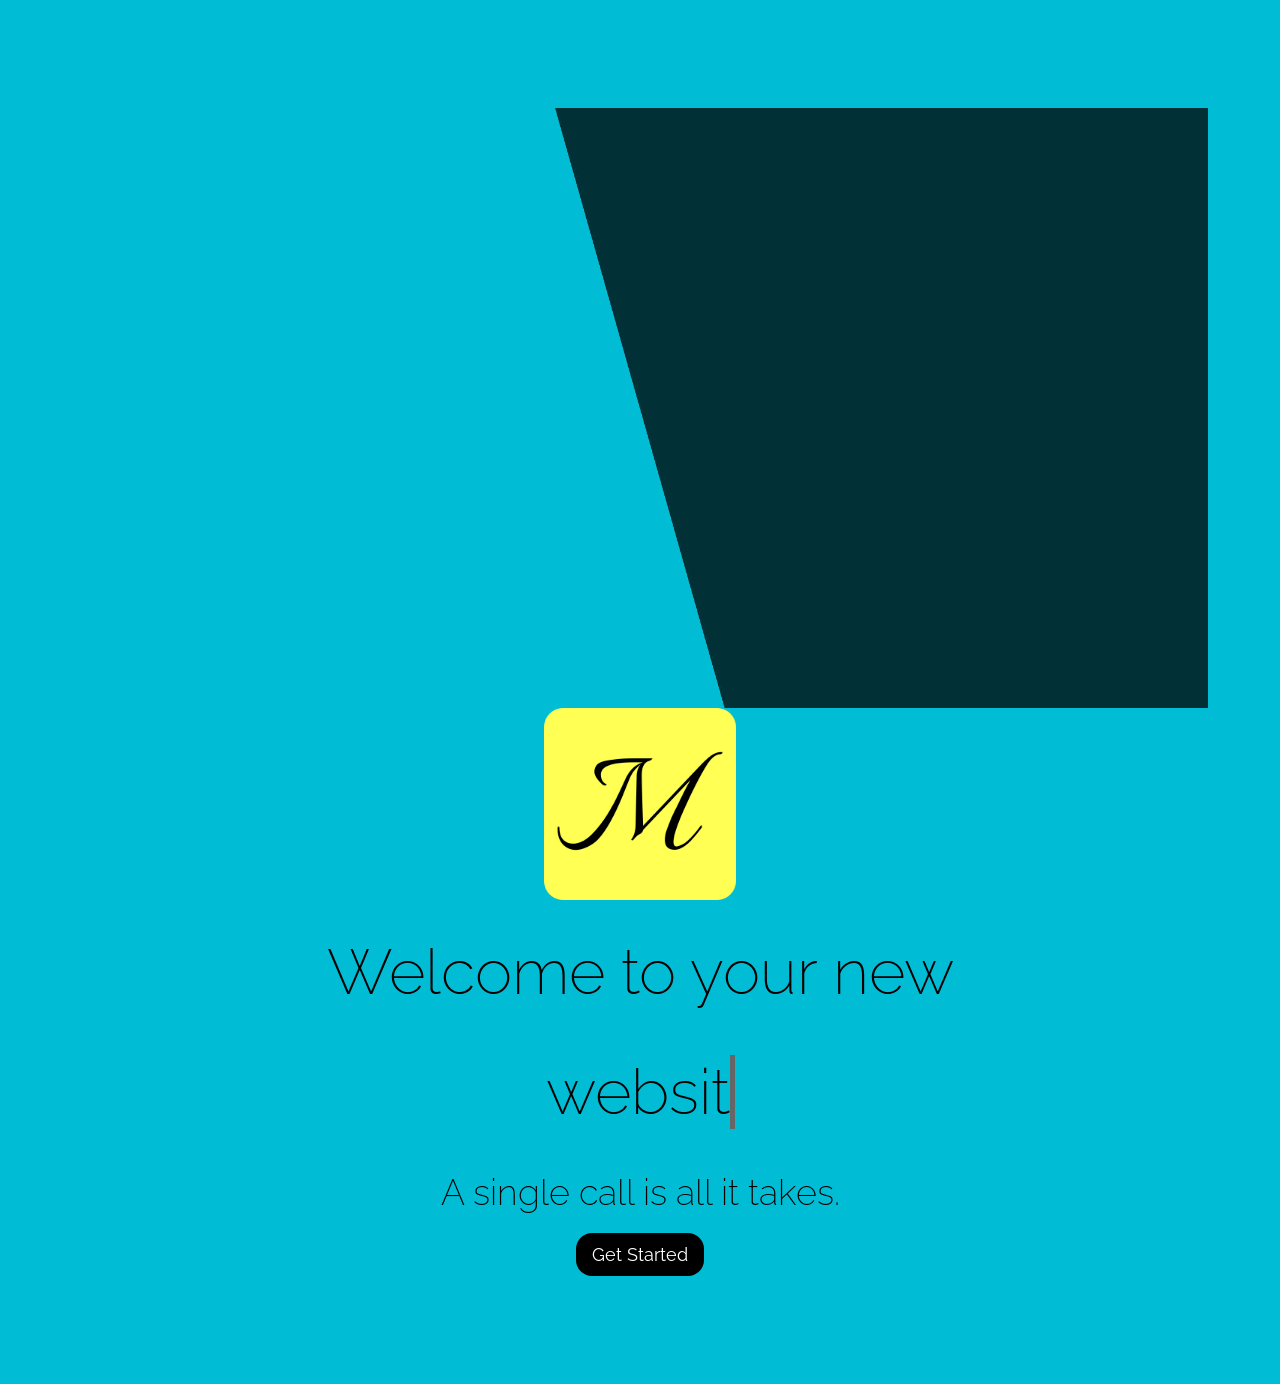
==== index.html @ bd594f12 "Update index.html" ====
<!DOCTYPE html>
<html>
<title>Musselman Web Design</title>
<meta charset="UTF-8">
<meta name="viewport" content="width=device-width, initial-scale=1">
<link rel="stylesheet" href="css/w3.css">
<link rel="stylesheet" href="https://fonts.googleapis.com/css?family=Raleway">
<link rel="stylesheet" href="https://cdnjs.cloudflare.com/ajax/libs/font-awesome/4.7.0/css/font-awesome.min.css">
<style>
html,body,h1,h2,h3,h4,h5 {font-family: "Raleway", sans-serif}
</style>

<body class="w3-cyan w3-mobile">
  <div id="hook" class="w3-center w3-middle w3-display-container">
    <img src="/media/img/slash.png" alt="backgroundslash" style="width:100%;min-height:350px;max-height:600px;">
    <div>
          <img src="/android-chrome-192x192.png" alt="Musselman Web Design" class="w3-animate-top">
          <h1> Welcome to your new</h1>
            <h1>
              <span
               class="txt-rotate"
               data-period="2000"
               data-rotate='[ "website.", "business.", "home."]'></span>
            </h1> 
          <h2> A single call is all it takes.</h2>
    </div>
    </div>
<div class="w3-center">
  <a href="https://shop.jmusselman.dev">
    <Button class="w3-black w3-btn w3-center w3-round-xlarge w3-riple ">
      Get Started
    </Button>
  </a>  
</div>


<script>
var TxtRotate = function(el, toRotate, period) {
  this.toRotate = toRotate;
  this.el = el;
  this.loopNum = 0;
  this.period = parseInt(period, 10) || 2000;
  this.txt = '';
  this.tick();
  this.isDeleting = false;
};

TxtRotate.prototype.tick = function() {
  var i = this.loopNum % this.toRotate.length;
  var fullTxt = this.toRotate[i];

  if (this.isDeleting) {
    this.txt = fullTxt.substring(0, this.txt.length - 1);
  } else {
    this.txt = fullTxt.substring(0, this.txt.length + 1);
  }

  this.el.innerHTML = '<span class="wrap">'+this.txt+'</span>';

  var that = this;
  var delta = 300 - Math.random() * 100;

  if (this.isDeleting) { delta /= 2; }

  if (!this.isDeleting && this.txt === fullTxt) {
    delta = this.period;
    this.isDeleting = true;
  } else if (this.isDeleting && this.txt === '') {
    this.isDeleting = false;
    this.loopNum++;
    delta = 500;
  }

  setTimeout(function() {
    that.tick();
  }, delta);
};

window.onload = function() {
  var elements = document.getElementsByClassName('txt-rotate');
  for (var i=0; i<elements.length; i++) {
    var toRotate = elements[i].getAttribute('data-rotate');
    var period = elements[i].getAttribute('data-period');
    if (toRotate) {
      new TxtRotate(elements[i], JSON.parse(toRotate), period);
    }
  }
  // INJECT CSS
  var css = document.createElement("style");
  css.type = "text/css";
  css.innerHTML = ".txt-rotate > .wrap { border-right: 0.08em solid #666 }";
  document.body.appendChild(css);
};



Resources
</script>
</body>
</html>
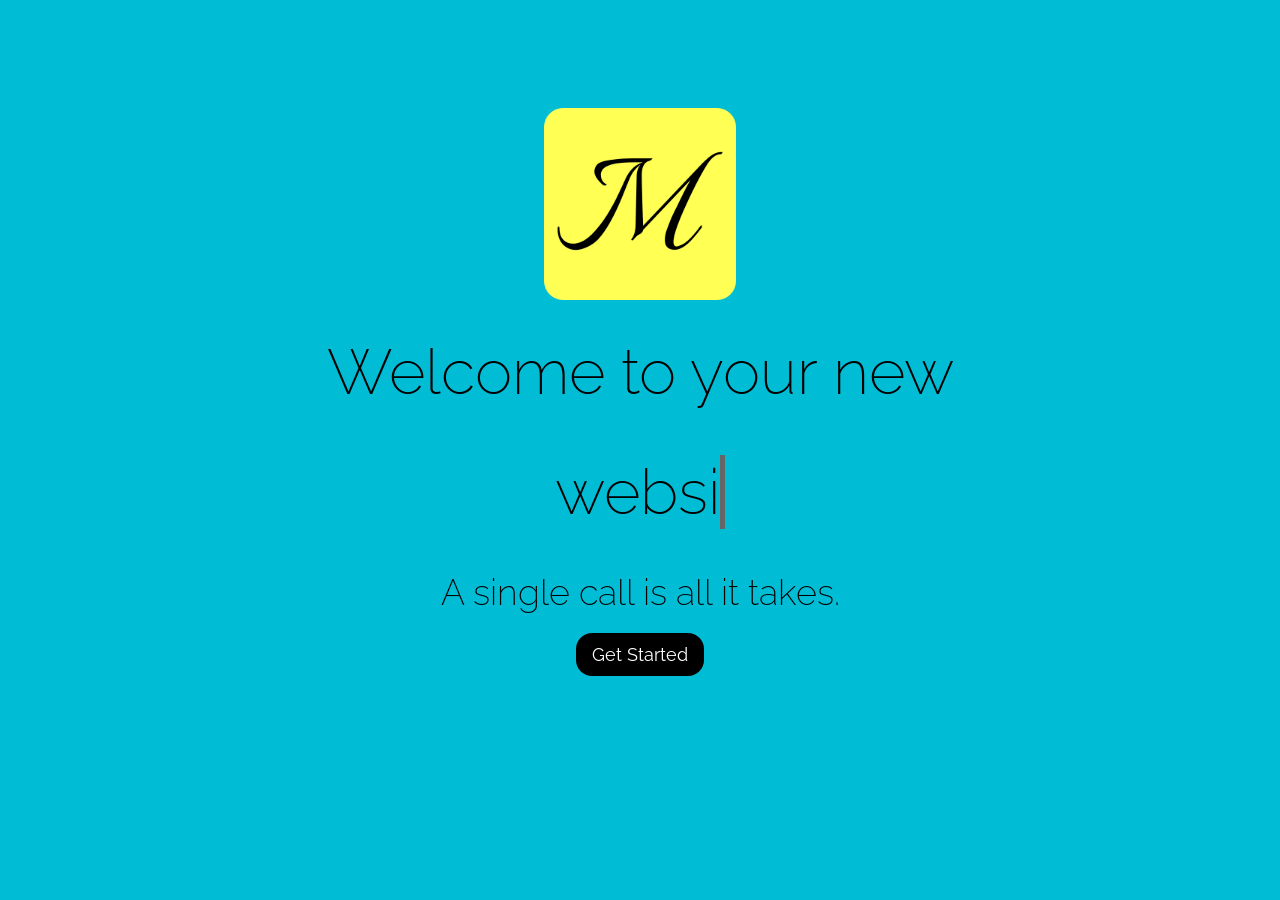
==== commit a1d7dc30: "Update index.html" ====
--- a/index.html
+++ b/index.html
@@ -11,20 +11,17 @@
 </style>
 
 <body class="w3-cyan w3-mobile">
-  <div id="hook" class="w3-center w3-middle w3-display-container">
-    <img src="/media/img/slash.png" alt="backgroundslash" style="width:100%;min-height:350px;max-height:600px;">
-    <div>
-          <img src="/android-chrome-192x192.png" alt="Musselman Web Design" class="w3-animate-top">
-          <h1> Welcome to your new</h1>
-            <h1>
-              <span
-               class="txt-rotate"
-               data-period="2000"
-               data-rotate='[ "website.", "business.", "home."]'></span>
-            </h1> 
-          <h2> A single call is all it takes.</h2>
-    </div>
-    </div>
+  <div id="hook" class="w3-center w3-middle">
+    <img src="/android-chrome-192x192.png" alt="Musselman Web Design" class="w3-animate-top">
+    <h1> Welcome to your new</h1>
+      <h1>
+        <span
+         class="txt-rotate"
+         data-period="2000"
+         data-rotate='[ "website.", "business.", "home."]'></span>
+      </h1> 
+    <h2> A single call is all it takes.</h2>
+  </div>
 <div class="w3-center">
   <a href="https://shop.jmusselman.dev">
     <Button class="w3-black w3-btn w3-center w3-round-xlarge w3-riple ">
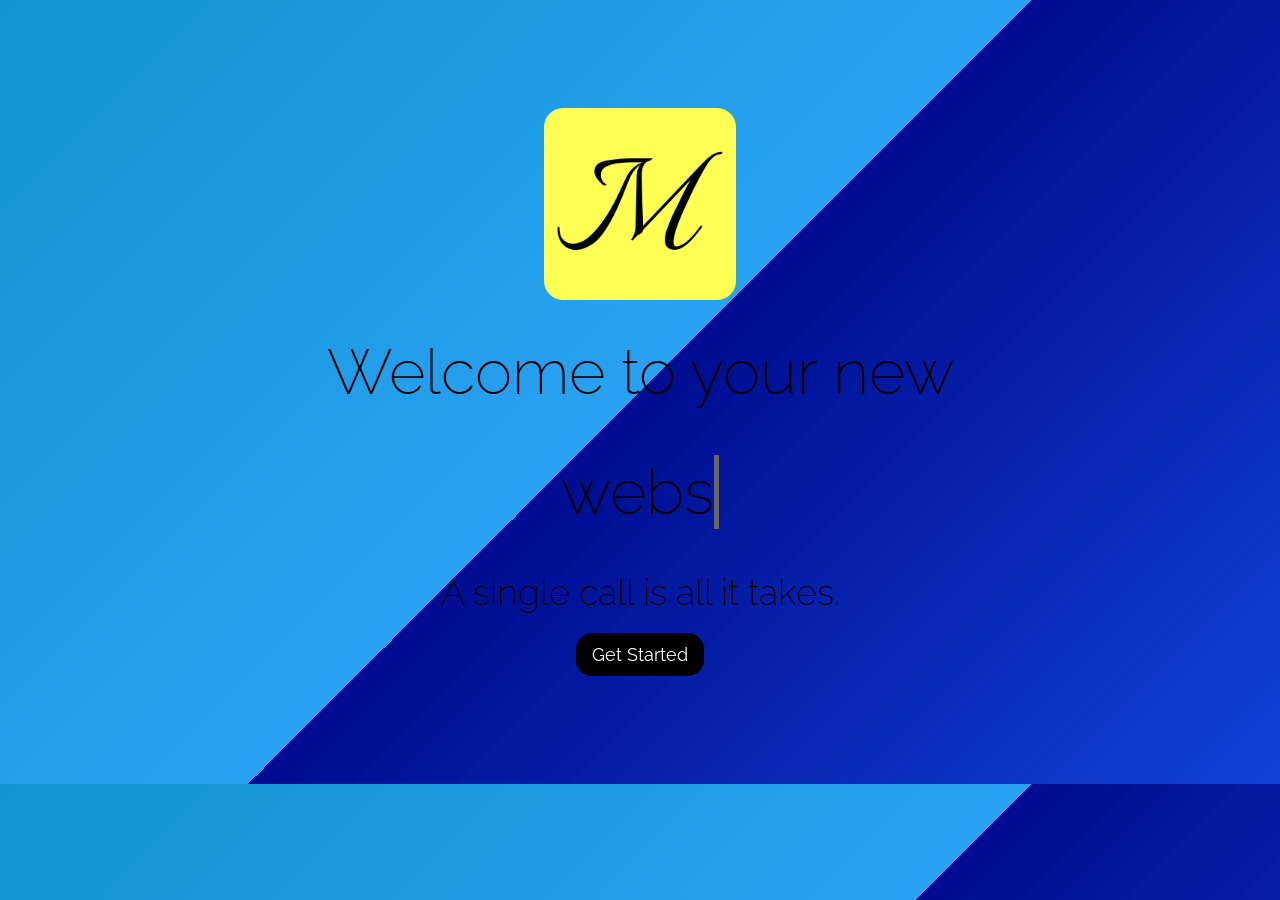
==== commit 2a7d832b: "Update index.html" ====
--- a/index.html
+++ b/index.html
@@ -7,7 +7,20 @@
 <link rel="stylesheet" href="https://fonts.googleapis.com/css?family=Raleway">
 <link rel="stylesheet" href="https://cdnjs.cloudflare.com/ajax/libs/font-awesome/4.7.0/css/font-awesome.min.css">
 <style>
-html,body,h1,h2,h3,h4,h5 {font-family: "Raleway", sans-serif}
+html,h1,h2,h3,h4,h5 {
+  font-family: "Raleway", sans-serif  
+}
+body{
+  background: #1095d3;
+background: -moz-linear-gradient(-45deg,  #1095d3 0%, #29a1f2 50%, #000c91 50%, #000c91 50%, #1143d8 100%);
+background: -webkit-gradient(linear, left top, right bottom, color-stop(0%,#1095d3), color-stop(50%,#29a1f2), color-stop(50%,#000c91), color-stop(50%,#000c91), color-stop(100%,#1143d8));
+background: -webkit-linear-gradient(-45deg,  #1095d3 0%,#29a1f2 50%,#000c91 50%,#000c91 50%,#1143d8 100%);
+background: -o-linear-gradient(-45deg,  #1095d3 0%,#29a1f2 50%,#000c91 50%,#000c91 50%,#1143d8 100%);
+background: -ms-linear-gradient(-45deg,  #1095d3 0%,#29a1f2 50%,#000c91 50%,#000c91 50%,#1143d8 100%);
+background: linear-gradient(135deg,  #1095d3 0%,#29a1f2 50%,#000c91 50%,#000c91 50%,#1143d8 100%);
+filter: progid:DXImageTransform.Microsoft.gradient( startColorstr='#1095d3', endColorstr='#1143d8',GradientType=1 );
+filter: progid:DXImageTransform.Microsoft.gradient( startColorstr='#1095d3', endColorstr='#1143d8',GradientType=1 );
+}
 </style>
 
 <body class="w3-cyan w3-mobile">
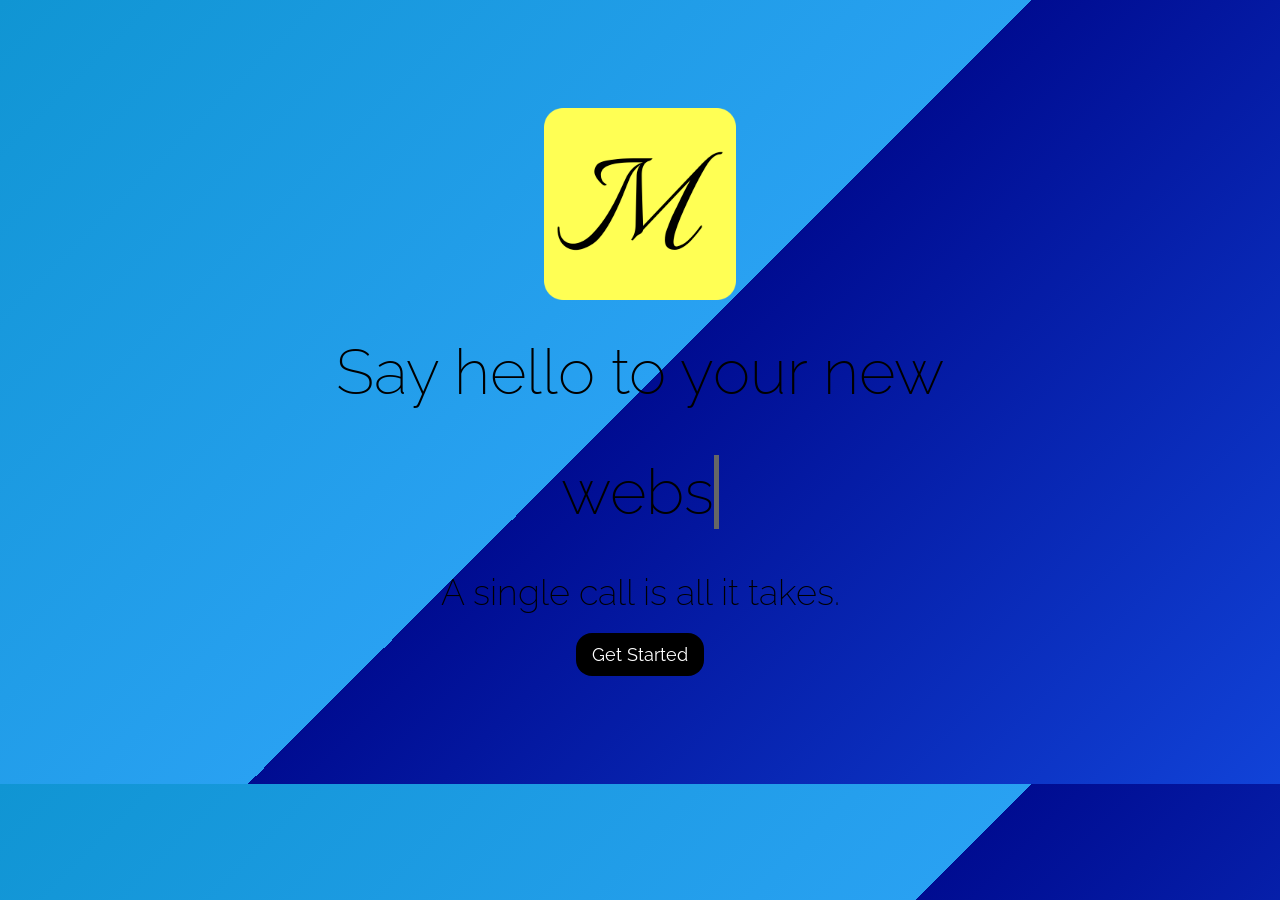
==== commit 653284a4: "Update index.html" ====
--- a/index.html
+++ b/index.html
@@ -26,7 +26,7 @@
 <body class="w3-cyan w3-mobile">
   <div id="hook" class="w3-center w3-middle">
     <img src="/android-chrome-192x192.png" alt="Musselman Web Design" class="w3-animate-top">
-    <h1> Welcome to your new</h1>
+    <h1>Say hello to your new</h1>
       <h1>
         <span
          class="txt-rotate"
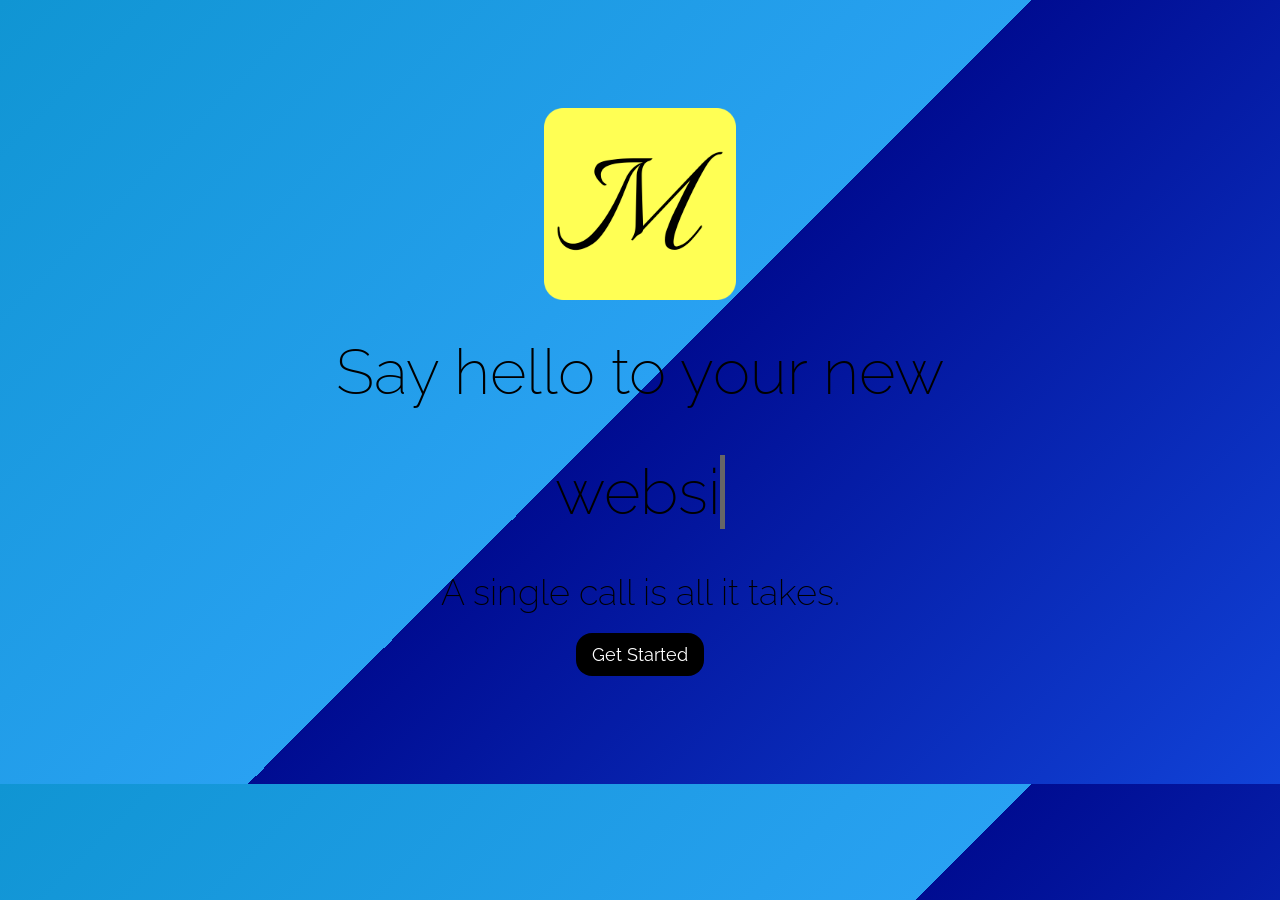
==== commit 285735dc: "Update index.html" ====
--- a/index.html
+++ b/index.html
@@ -1,6 +1,7 @@
 <!DOCTYPE html>
 <html>
 <title>Musselman Web Design</title>
+<meta name="description" content="Musselman Web Design is a new web company in Victoria Texas that provides quality websites at a low price.">
 <meta charset="UTF-8">
 <meta name="viewport" content="width=device-width, initial-scale=1">
 <link rel="stylesheet" href="css/w3.css">
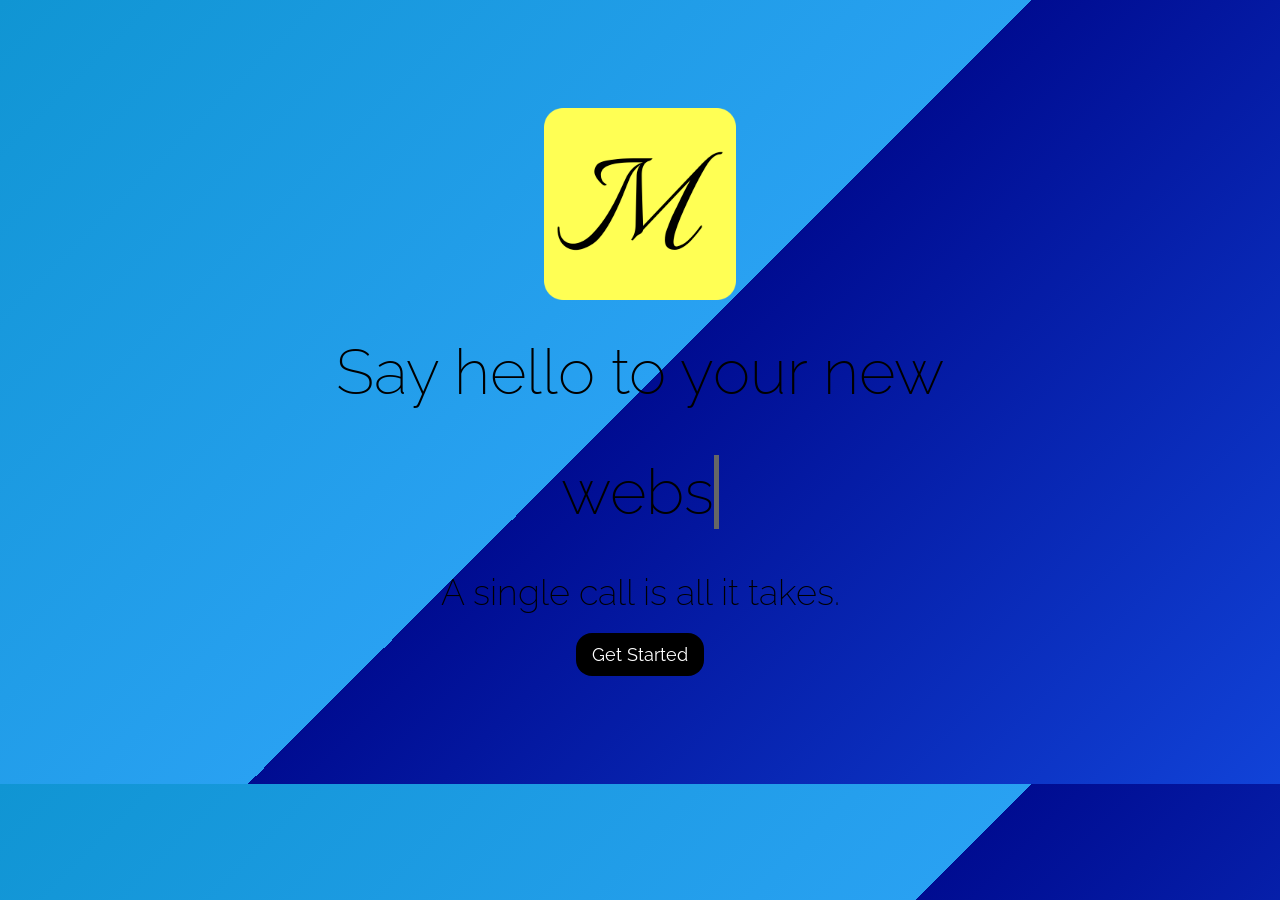
==== commit 2e878f16: "fix of structure" ====
--- a/index.html
+++ b/index.html
@@ -37,7 +37,7 @@
     <h2> A single call is all it takes.</h2>
   </div>
 <div class="w3-center">
-  <a href="https://shop.jmusselman.dev">
+  <a href="https://www.jmusselman.dev.pricing">
     <Button class="w3-black w3-btn w3-center w3-round-xlarge w3-riple ">
       Get Started
     </Button>
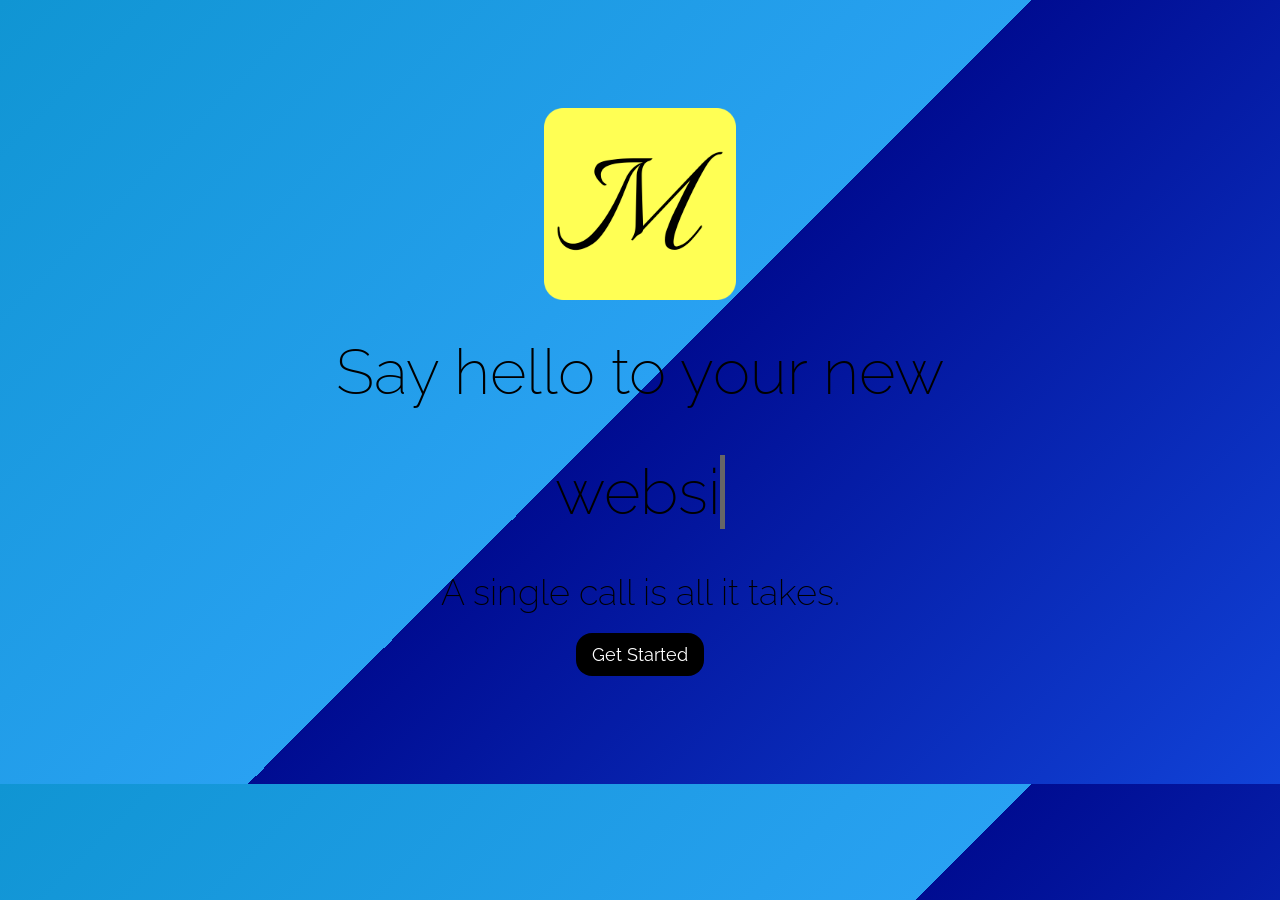
==== commit b4a744af: "Update index.html" ====
--- a/index.html
+++ b/index.html
@@ -37,7 +37,7 @@
     <h2> A single call is all it takes.</h2>
   </div>
 <div class="w3-center">
-  <a href="https://www.jmusselman.dev.pricing">
+  <a href="https://www.jmusselman.dev/pricing">
     <Button class="w3-black w3-btn w3-center w3-round-xlarge w3-riple ">
       Get Started
     </Button>
